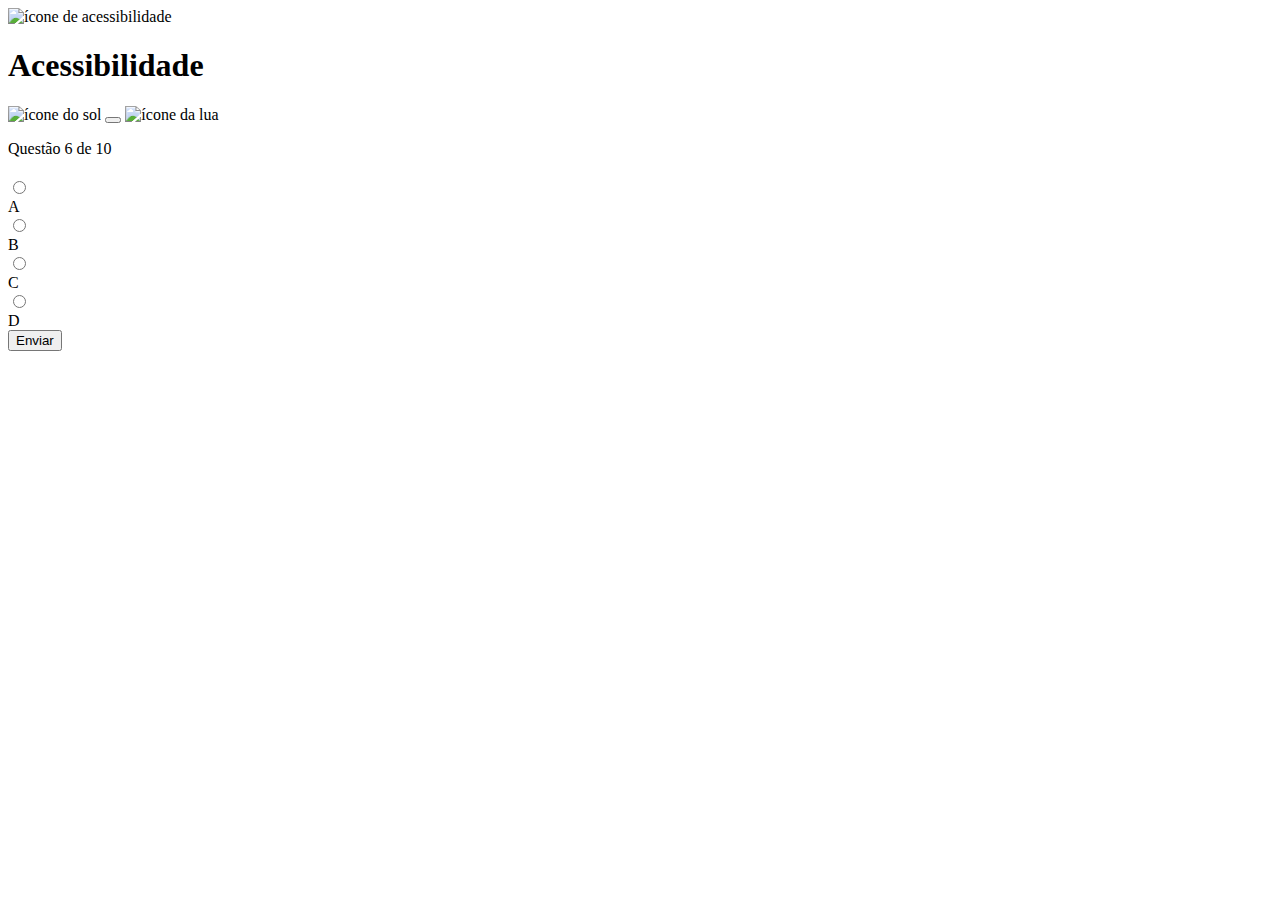
==== pages/quiz/quiz.html @ e6aa29b1 "parte final das alternativas finalizada e página finalizada" ====
<!DOCTYPE html>
<html lang="en">
<head>
    <meta charset="UTF-8">
    <meta name="viewport" content="width=device-width, initial-scale=1.0">
    <title>Quiz App</title>
</head>
<body>
    <header>
        <div class="assunto">
            <div class="assunto_icone">
                <img src="../../assets/images/icon-accessibility.svg" alt="ícone de acessibilidade">
            </div>

            <h1>Acessibilidade</h1>
        </div>

        <div class="tema">
            <img src="../../assets/images/icon-sun-dark.svg" alt="ícone do sol">
            <button>
                <div></div>
            </button>
            <img src="../../assets/images/icon-moon-dark.svg" alt="ícone da lua">
        </div>
    </header>

    <main>
        <section class="pergunta">
            <p>Questão 6 de 10</p>

            <h2></h2>

            <div class="barra_progresso">

            </div>
        </section>

        <section class="alternativas">
            <form action="">
                <label for="alternativa_a">
                    <input type="radio" id="alternativa_a">

                    <div>
                        <span>A</span>
                    </div>
                </label>

                <label for="alternativa_b">
                    <input type="radio" id="alternativa_b">

                    <div>
                        <span>B</span>
                    </div>
                </label>

                <label for="alternativa_c">
                    <input type="radio" id="alternativa_c">

                    <div>
                        <span>C</span>
                    </div>
                </label>

                <label for="alternativa_d">
                    <input type="radio" id="alternativa_d">

                    <div>
                        <span>D</span>
                    </div>
                </label>
            </form>

            <button>Enviar</button>
        </section>
    </main>
</body>
</html>
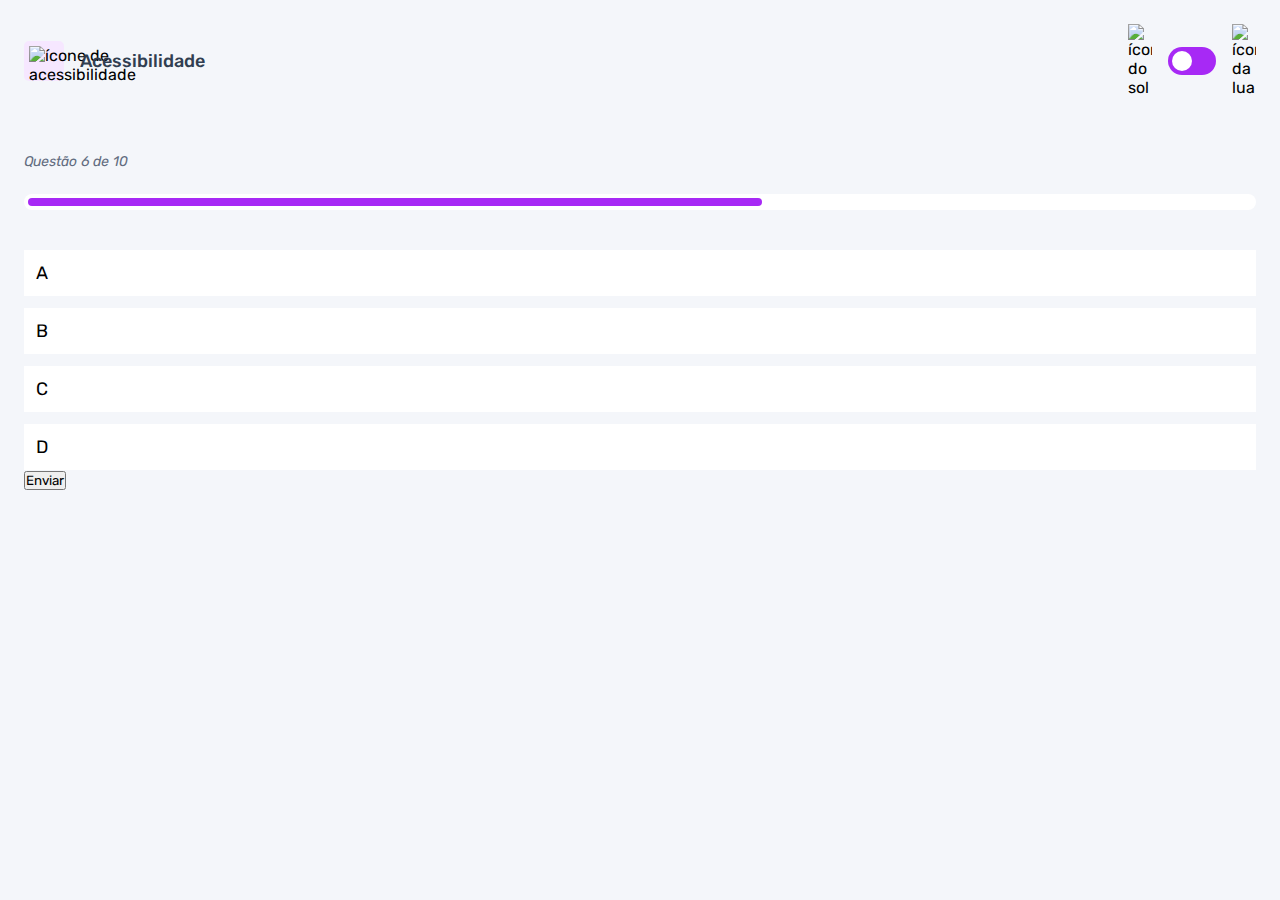
==== commit 3bd4b113: "estilização da página do quiz na metade" ====
--- a/pages/quiz/quiz.html
+++ b/pages/quiz/quiz.html
@@ -3,6 +3,10 @@
 <head>
     <meta charset="UTF-8">
     <meta name="viewport" content="width=device-width, initial-scale=1.0">
+    <link rel="preconnect" href="https://fonts.googleapis.com">
+    <link rel="preconnect" href="https://fonts.gstatic.com" crossorigin>
+    <link href="https://fonts.googleapis.com/css2?family=Rubik:ital,wght@0,300..900;1,300..900&display=swap" rel="stylesheet">
+    <link rel="stylesheet" href="quiz.css">
     <title>Quiz App</title>
 </head>
 <body>
@@ -31,7 +35,7 @@
             <h2></h2>
 
             <div class="barra_progresso">
-
+                <div></div>
             </div>
         </section>
 
--- a/pages/quiz/quiz.css
+++ b/pages/quiz/quiz.css
@@ -0,0 +1,171 @@
+* {
+    margin: 0;
+    padding: 0;
+    box-sizing: border-box;
+    font-family: "Rubik", sans-serif;
+    -webkit-font-smoothing: antialiased;
+}
+
+:root {
+    --bg-color: #f4f6fa;
+    --purple: #a729f5;
+    --primary-text-color: #313e51;
+    --secondary-text-color: #626c7f;
+    --button-bg: #fff;
+    --shadow: 0px 16px 40px 0px rgba(143, 160, 193, 0.14);
+    --bg-html: #fff1e9;
+    --bg-css: #e0fdef;
+    --bg-javascript: #ebf0ff;
+    --bg-acessibilidade: #f6e7ff;
+    --white: #fff;
+    --bg-mobile: url(../../assets/images/pattern-background-mobile-light.svg);
+    --bg-desktop: url(../../assets/images/pattern-background-desktop-light.svg);
+}
+
+body.escuro {
+    --bg-color: #313e51;
+    --bg-mobile: url(../../assets/images/pattern-background-mobile-dark.svg);
+    --bg-desktop: url(../../assets/images/pattern-background-desktop-dark.svg);
+    --primary-text-color: #fff;
+    --secondary-text-color: #abc1e1;
+    --button-bg: #3b4d66;
+    --shadow: 0px 16px 40px 0px rgba(49, 62, 81, 0.14)
+}
+
+body {
+    height: 100svh;
+    background: var(--bg-mobile) var(--bg-color);
+    background-repeat: no-repeat;
+    background-size: cover;
+}
+
+header {
+    display: flex;
+    justify-content: space-between;
+    padding: 16px 24px;
+}
+
+.assunto {
+    display: flex;
+    align-items: center;
+    gap: 16px;
+}
+
+.assunto_icone {
+    background: var(--bg-acessibilidade);
+    width: 40px;
+    height: 40px;
+    padding: 5px;
+    border-radius: 5px;
+}
+
+.assunto_icone img {
+    width: 100%;
+}
+
+.assunto h1 {
+    font-size: 18px;
+    font-weight: 500;
+    color: var(--primary-text-color);
+}
+
+.tema {
+    padding: 8px 0;
+    display: flex;
+    align-items: center;
+    gap: 8px;
+}
+
+.tema img {
+    width: 16px;
+}
+
+.tema button {
+    height: 20px;
+    width: 32px;
+    background: var(--purple);
+    border: 0;
+    border-radius: 999px;
+    padding: 4px;
+}
+
+.tema button div {
+    background: var(--white);
+    width: 12px;
+    height: 12px;
+    border-radius: 999px;
+}
+
+main {
+    padding: 32px 24px;
+}
+
+.pergunta {
+    margin-bottom: 40px;
+}
+
+.pergunta p {
+    font-style: italic;
+    font-size: 14px;
+    color: var(--secondary-text-color);
+    margin-bottom: 12px;
+}
+
+.pergunta h2 {
+    font-size: 20px;
+    font-weight: 500;
+    color: var(--primary-text-color);
+    line-height: 24px;
+    margin-bottom: 24px;
+}
+
+.barra_progresso {
+    background: var(--button-bg);
+    height: 16px;
+    padding: 4px;
+    border-radius: 999px;
+}
+
+.barra_progresso div {
+    height: 100%;
+    width: 60%;
+    background: var(--purple);
+    border-radius: 999px;
+}
+
+.alternativas form {
+    display: flex;
+    flex-direction: column;
+    gap: 12px;
+}
+
+.alternativas label {
+    display: block;
+    background: var(--button-bg);
+    padding: 12px;
+    font-size: 18px;
+}
+
+.alternativas input {
+    display: none;
+}
+
+@media(min-width: 1100px) {
+    .tema {
+        gap: 16px;
+    }
+
+    .tema img {
+        width: 24px;
+    }
+
+    .tema button {
+        width: 48px;
+        height: 28px;
+    }
+
+    .tema button div {
+        width: 20px;
+        height: 20px;
+    }
+}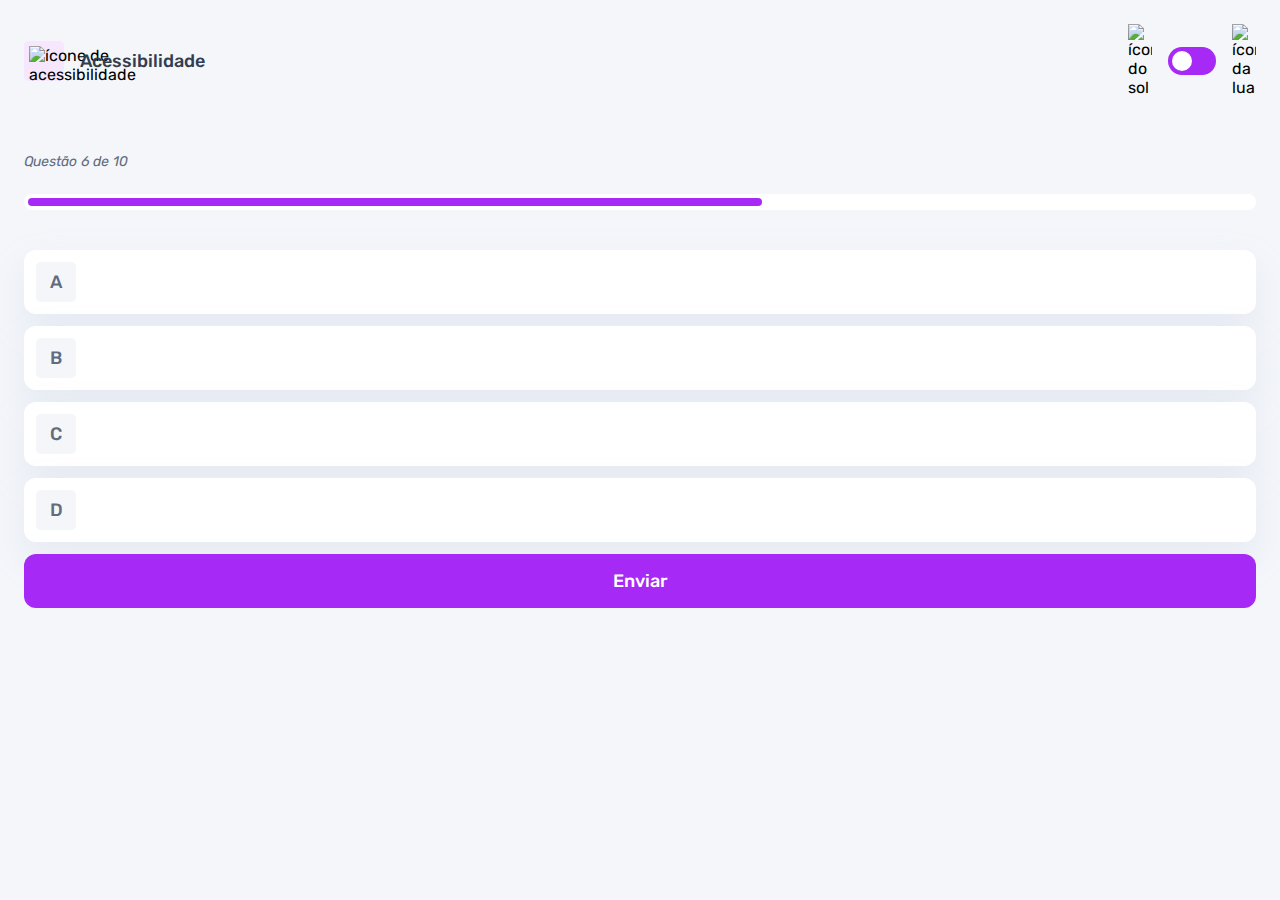
==== commit 043662a7: "adicionado o efeito de seleção nas alternativas" ====
--- a/pages/quiz/quiz.html
+++ b/pages/quiz/quiz.html
@@ -42,7 +42,7 @@
         <section class="alternativas">
             <form action="">
                 <label for="alternativa_a">
-                    <input type="radio" id="alternativa_a">
+                    <input type="radio" id="alternativa_a" name="alternativa">
 
                     <div>
                         <span>A</span>
@@ -50,7 +50,7 @@
                 </label>
 
                 <label for="alternativa_b">
-                    <input type="radio" id="alternativa_b">
+                    <input type="radio" id="alternativa_b" name="alternativa">
 
                     <div>
                         <span>B</span>
@@ -58,7 +58,7 @@
                 </label>
 
                 <label for="alternativa_c">
-                    <input type="radio" id="alternativa_c">
+                    <input type="radio" id="alternativa_c" name="alternativa">
 
                     <div>
                         <span>C</span>
@@ -66,7 +66,7 @@
                 </label>
 
                 <label for="alternativa_d">
-                    <input type="radio" id="alternativa_d">
+                    <input type="radio" id="alternativa_d" name="alternativa">
 
                     <div>
                         <span>D</span>
--- a/pages/quiz/quiz.css
+++ b/pages/quiz/quiz.css
@@ -18,6 +18,8 @@
     --bg-javascript: #ebf0ff;
     --bg-acessibilidade: #f6e7ff;
     --white: #fff;
+    --green: #26d782;
+    --red: #ee5454;
     --bg-mobile: url(../../assets/images/pattern-background-mobile-light.svg);
     --bg-desktop: url(../../assets/images/pattern-background-desktop-light.svg);
 }
@@ -137,6 +139,7 @@
     display: flex;
     flex-direction: column;
     gap: 12px;
+    margin-bottom: 12px;
 }
 
 .alternativas label {
@@ -144,10 +147,55 @@
     background: var(--button-bg);
     padding: 12px;
     font-size: 18px;
+    font-weight: 500;
+    border-radius: 12px;
+    box-shadow: var(--shadow);
+    color: var(--primary-text-color);
+}
+
+.alternativas label:has(input:checked) {
+    outline: 3px solid var(--purple);
+
+    & span {
+        background: var(--purple);
+        color: var(--white);
+    }
 }
 
 .alternativas input {
     display: none;
+}
+
+.alternativas div {
+    display: flex;
+    align-items: center;
+    gap: 16px;
+}
+
+.alternativas div span {
+    display: block;
+    width: 40px;
+    height: 40px;
+    background: var(--bg-color);
+    border-radius: 5px;
+    color: var(--secondary-text-color);
+
+    display: flex;
+    align-items: center;
+    justify-content: center;
+    flex-shrink: 0;
+}
+
+.alternativas button {
+    padding: 16px;
+    border-radius: 12px;
+    border: none;
+    background: var(--purple);
+    color: var(--white);
+    width: 100%;
+
+    font-size: 18px;
+    font-weight: 500;
 }
 
 @media(min-width: 1100px) {
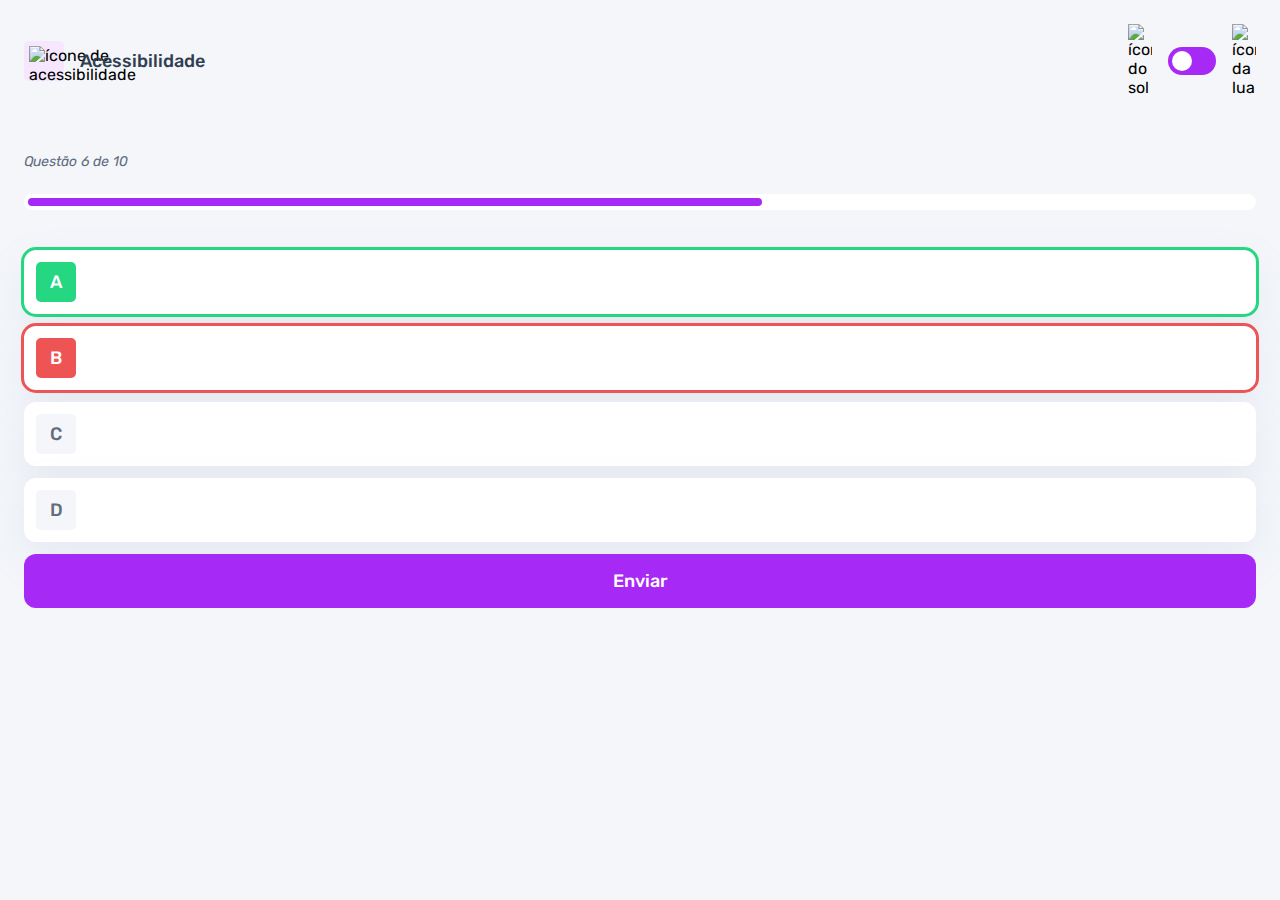
==== commit 9811fbdf: "adicionado o efeito para alternativas corretas e erradas" ====
--- a/pages/quiz/quiz.html
+++ b/pages/quiz/quiz.html
@@ -41,7 +41,7 @@
 
         <section class="alternativas">
             <form action="">
-                <label for="alternativa_a">
+                <label for="alternativa_a" id="correta">
                     <input type="radio" id="alternativa_a" name="alternativa">
 
                     <div>
@@ -49,7 +49,7 @@
                     </div>
                 </label>
 
-                <label for="alternativa_b">
+                <label for="alternativa_b" id="errada">
                     <input type="radio" id="alternativa_b" name="alternativa">
 
                     <div>
--- a/pages/quiz/quiz.css
+++ b/pages/quiz/quiz.css
@@ -162,6 +162,24 @@
     }
 }
 
+.alternativas label#correta {
+    outline: 3px solid var(--green);
+
+    & span {
+        background: var(--green);
+        color: var(--white);
+    }
+}
+
+.alternativas label#errada {
+    outline: 3px solid var(--red);
+
+    & span {
+        background: var(--red);
+        color: var(--white);
+    }
+}
+
 .alternativas input {
     display: none;
 }
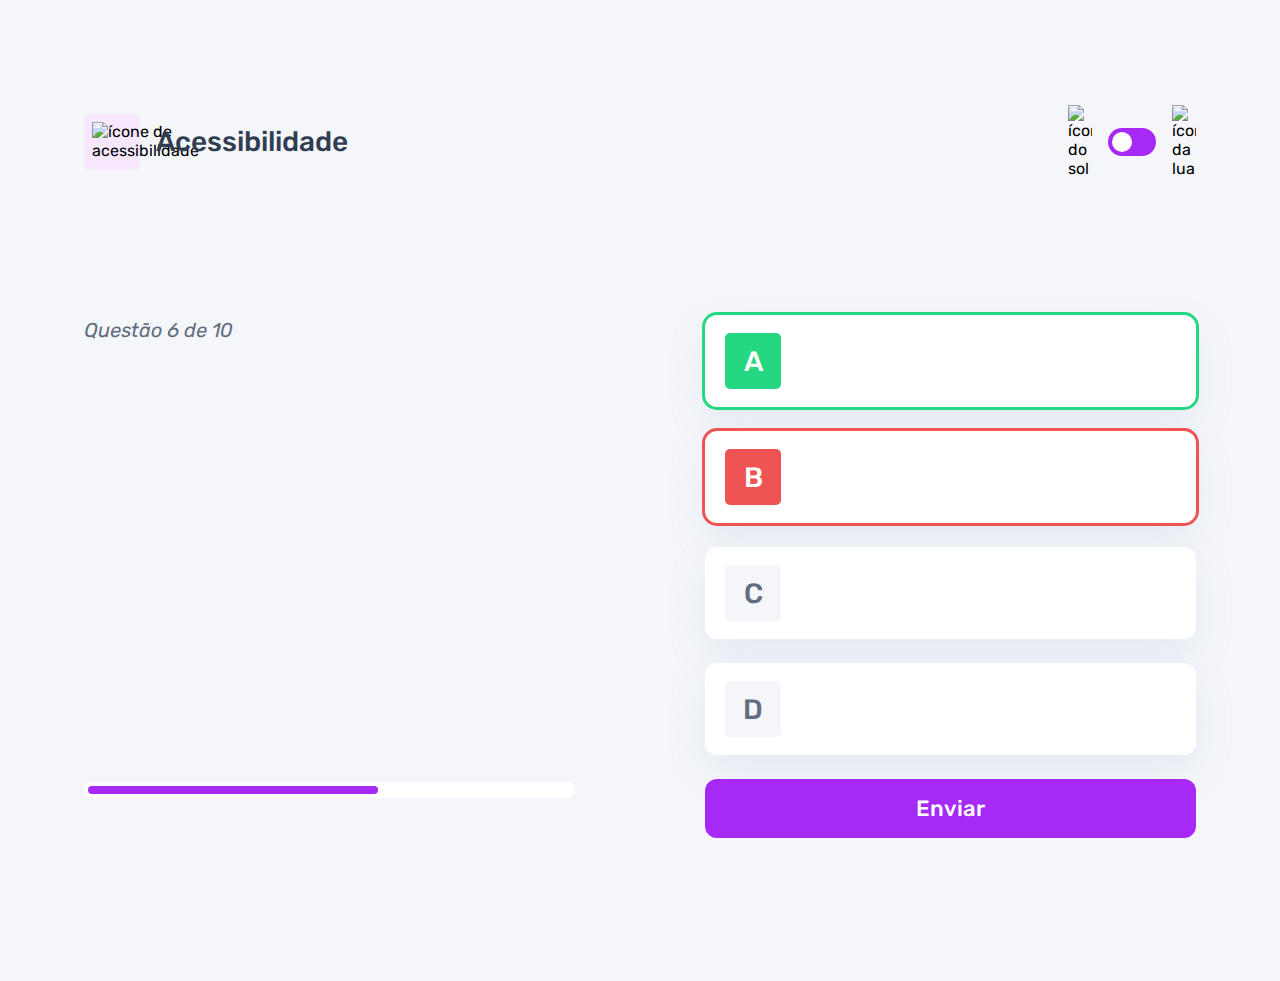
==== commit 24de4cf8: "adicionada a responsividade para o desktop" ====
--- a/pages/quiz/quiz.html
+++ b/pages/quiz/quiz.html
@@ -30,10 +30,11 @@
 
     <main>
         <section class="pergunta">
-            <p>Questão 6 de 10</p>
+            <div>
+                <p>Questão 6 de 10</p>
 
-            <h2></h2>
-
+                <h2></h2>
+            </div>
             <div class="barra_progresso">
                 <div></div>
             </div>
--- a/pages/quiz/quiz.css
+++ b/pages/quiz/quiz.css
@@ -217,6 +217,22 @@
 }
 
 @media(min-width: 1100px) {
+    header {
+        margin-block: 81px;
+        max-width: 1160px;
+        margin-inline: auto;
+    }
+
+    .assunto_icone {
+        width: 56px;
+        height: 56px;
+        padding: 8px;
+    }
+
+    .assunto h1 {
+        font-size: 28px;
+    }
+
     .tema {
         gap: 16px;
     }
@@ -234,4 +250,57 @@
         width: 20px;
         height: 20px;
     }
+
+    main {
+        max-width: 1160px;
+        margin-inline: auto;
+
+        display: flex;
+        gap: 130px;
+    }
+
+    section {
+        width: 100%;
+    }
+
+    .pergunta {
+        display: flex;
+        flex-direction: column;
+        justify-content: space-between;
+    }
+
+    .pergunta p {
+        font-size: 20px;
+        line-height: 30px;
+        margin-bottom: 27px;
+    }
+
+    .pergunta h2 {
+        font-size: 36px;
+        line-height: 42px;
+    }
+
+    .alternativas form {
+        gap: 24px;
+        margin-bottom: 24px;
+    }
+
+    .alternativas label {
+        font-size: 22px;
+        padding: 18px 20px;
+    }
+
+    .alternativas div {
+        gap: 32px;
+    }
+
+    .alternativas div span {
+        width: 56px;
+        height: 56px;
+        font-size: 28px;
+    }
+
+    .alternativas button {
+        font-size: 22px;
+    }
 }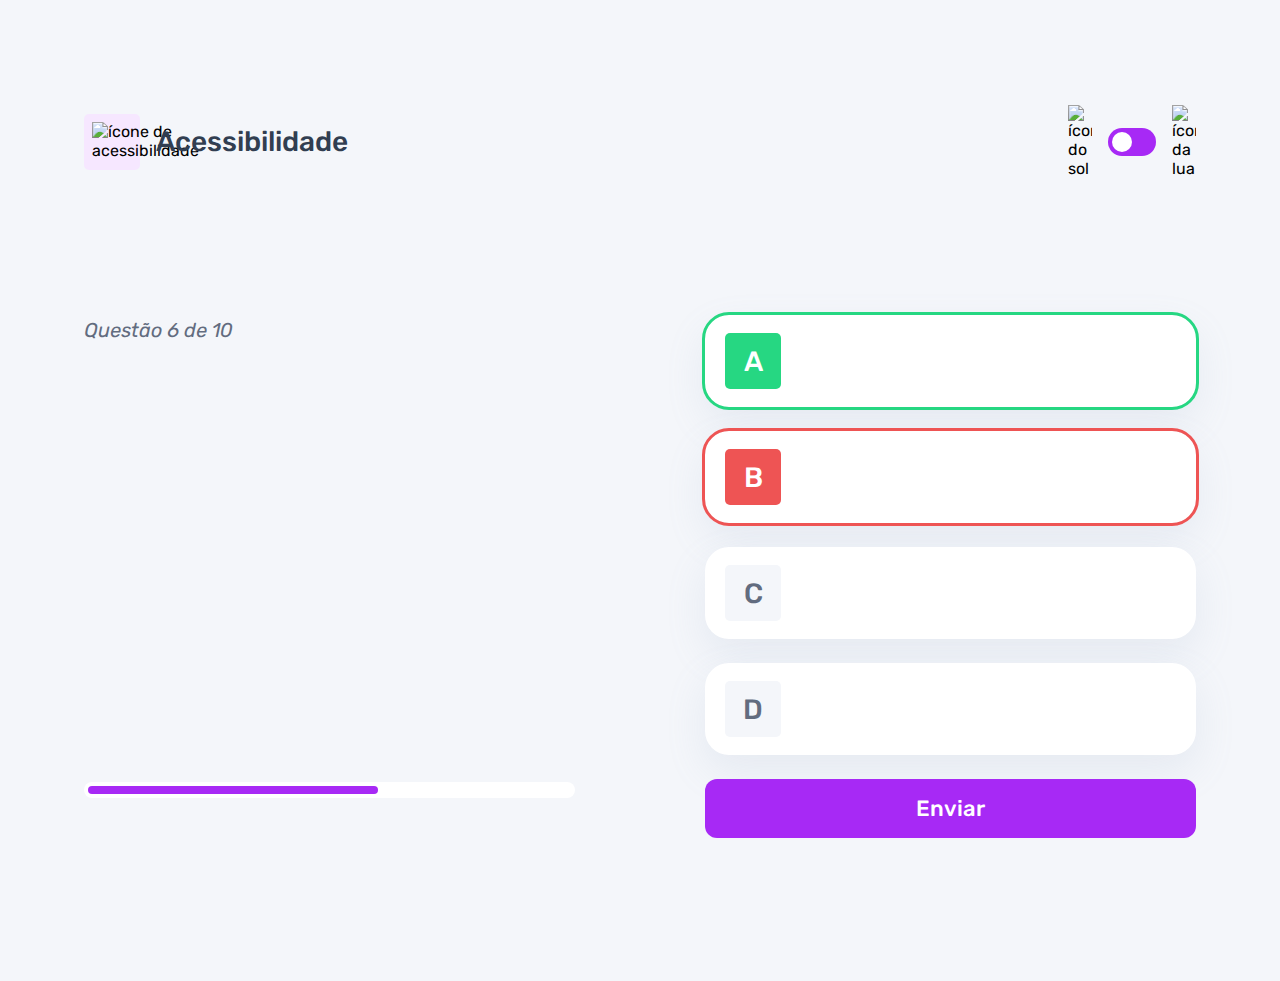
==== commit e64c1409: "adição do javascript do quiz.html para trocar o tema" ====
--- a/pages/quiz/quiz.html
+++ b/pages/quiz/quiz.html
@@ -7,6 +7,7 @@
     <link rel="preconnect" href="https://fonts.gstatic.com" crossorigin>
     <link href="https://fonts.googleapis.com/css2?family=Rubik:ital,wght@0,300..900;1,300..900&display=swap" rel="stylesheet">
     <link rel="stylesheet" href="quiz.css">
+    <script src="./quiz.js" type="module" defer></script>
     <title>Quiz App</title>
 </head>
 <body>
--- a/pages/quiz/quiz.css
+++ b/pages/quiz/quiz.css
@@ -8,7 +8,10 @@
 
 :root {
     --bg-color: #f4f6fa;
+    --bg-span: #f4f6fa;
+    --color-span: #626c7f;
     --purple: #a729f5;
+    --purple-hover: rgba(167, 41, 245, 0.7);
     --primary-text-color: #313e51;
     --secondary-text-color: #626c7f;
     --button-bg: #fff;
@@ -26,6 +29,7 @@
 
 body.escuro {
     --bg-color: #313e51;
+    --color-span: #313e51;
     --bg-mobile: url(../../assets/images/pattern-background-mobile-dark.svg);
     --bg-desktop: url(../../assets/images/pattern-background-desktop-dark.svg);
     --primary-text-color: #fff;
@@ -89,6 +93,8 @@
     border: 0;
     border-radius: 999px;
     padding: 4px;
+    display: flex;
+    cursor: pointer;
 }
 
 .tema button div {
@@ -151,6 +157,14 @@
     border-radius: 12px;
     box-shadow: var(--shadow);
     color: var(--primary-text-color);
+    cursor: pointer;
+}
+
+.alternativas label:hover {
+    & span {
+        background: var(--bg-acessibilidade);
+        color: var(--purple);
+    }
 }
 
 .alternativas label:has(input:checked) {
@@ -194,9 +208,9 @@
     display: block;
     width: 40px;
     height: 40px;
-    background: var(--bg-color);
+    background: var(--bg-span);
     border-radius: 5px;
-    color: var(--secondary-text-color);
+    color: var(--color-span);
 
     display: flex;
     align-items: center;
@@ -214,9 +228,21 @@
 
     font-size: 18px;
     font-weight: 500;
+    transition: background 0.3s;
+}
+
+.alternativas button:hover {
+    color: var(--purple-hover);
+    cursor: pointer;
 }
 
 @media(min-width: 1100px) {
+    body {
+        background: var(--bg-desktop) var(--bg-color);
+        background-size: cover;
+        background-repeat: no-repeat;
+    }
+
     header {
         margin-block: 81px;
         max-width: 1160px;
@@ -288,6 +314,7 @@
     .alternativas label {
         font-size: 22px;
         padding: 18px 20px;
+        border-radius: 24px;
     }
 
     .alternativas div {
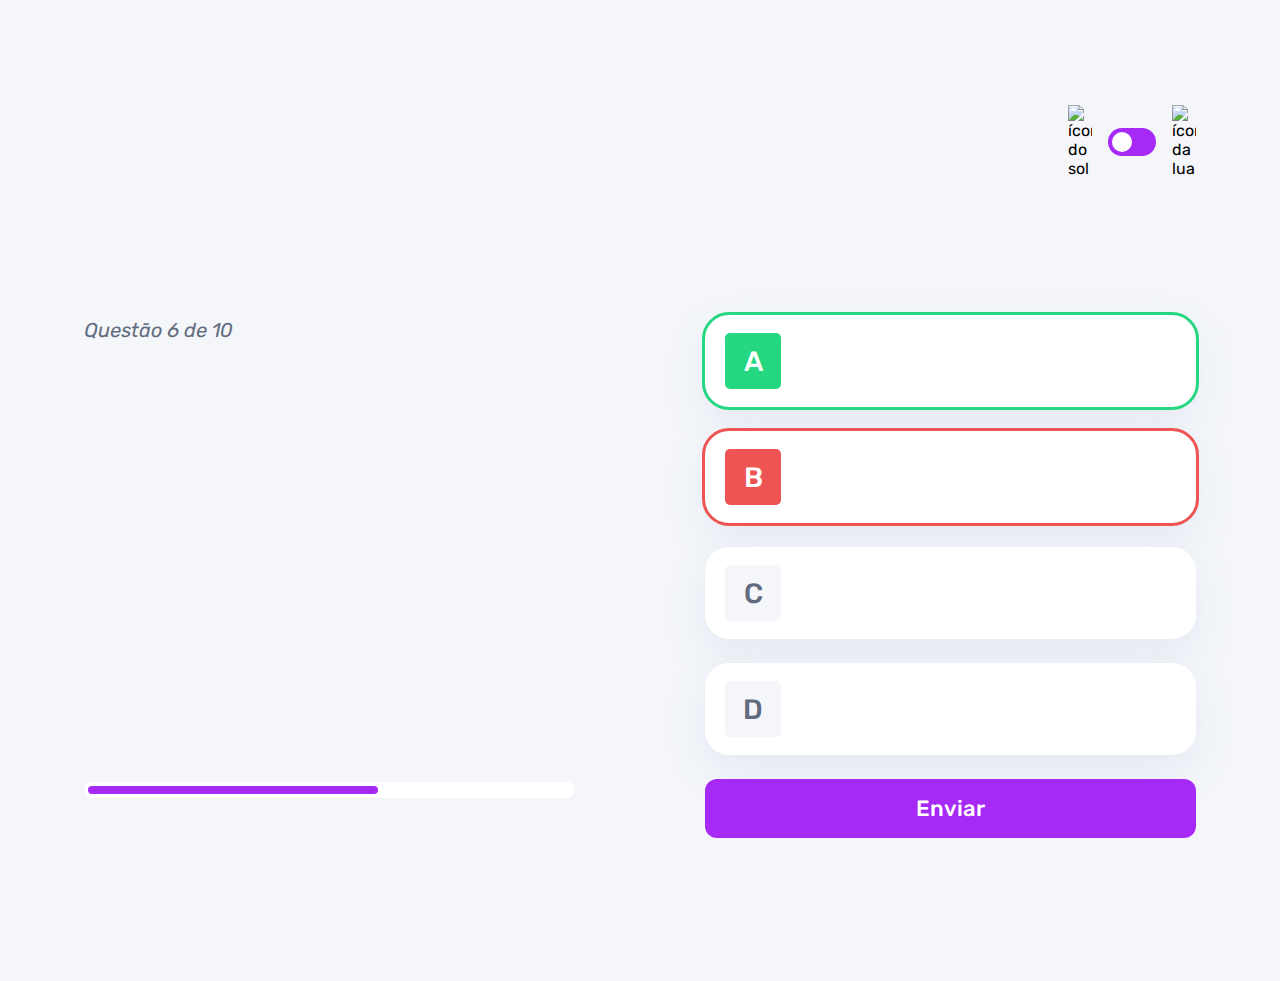
==== commit 97a4a8d1: "alteração dinâmica do assunto da página" ====
--- a/pages/quiz/quiz.html
+++ b/pages/quiz/quiz.html
@@ -14,10 +14,10 @@
     <header>
         <div class="assunto">
             <div class="assunto_icone">
-                <img src="../../assets/images/icon-accessibility.svg" alt="ícone de acessibilidade">
+                <img src="" alt="">
             </div>
 
-            <h1>Acessibilidade</h1>
+            <h1></h1>
         </div>
 
         <div class="tema">
--- a/pages/quiz/quiz.css
+++ b/pages/quiz/quiz.css
@@ -58,11 +58,26 @@
 }
 
 .assunto_icone {
-    background: var(--bg-acessibilidade);
     width: 40px;
     height: 40px;
     padding: 5px;
     border-radius: 5px;
+}
+
+.assunto_icone.html {
+    background: var(--bg-html);
+}
+
+.assunto_icone.css {
+    background: var(--bg-css);
+}
+
+.assunto_icone.javascript {
+    background: var(--bg-javascript);
+}
+
+.assunto_icone.acessibilidade {
+    background: var(--bg-acessibilidade);
 }
 
 .assunto_icone img {
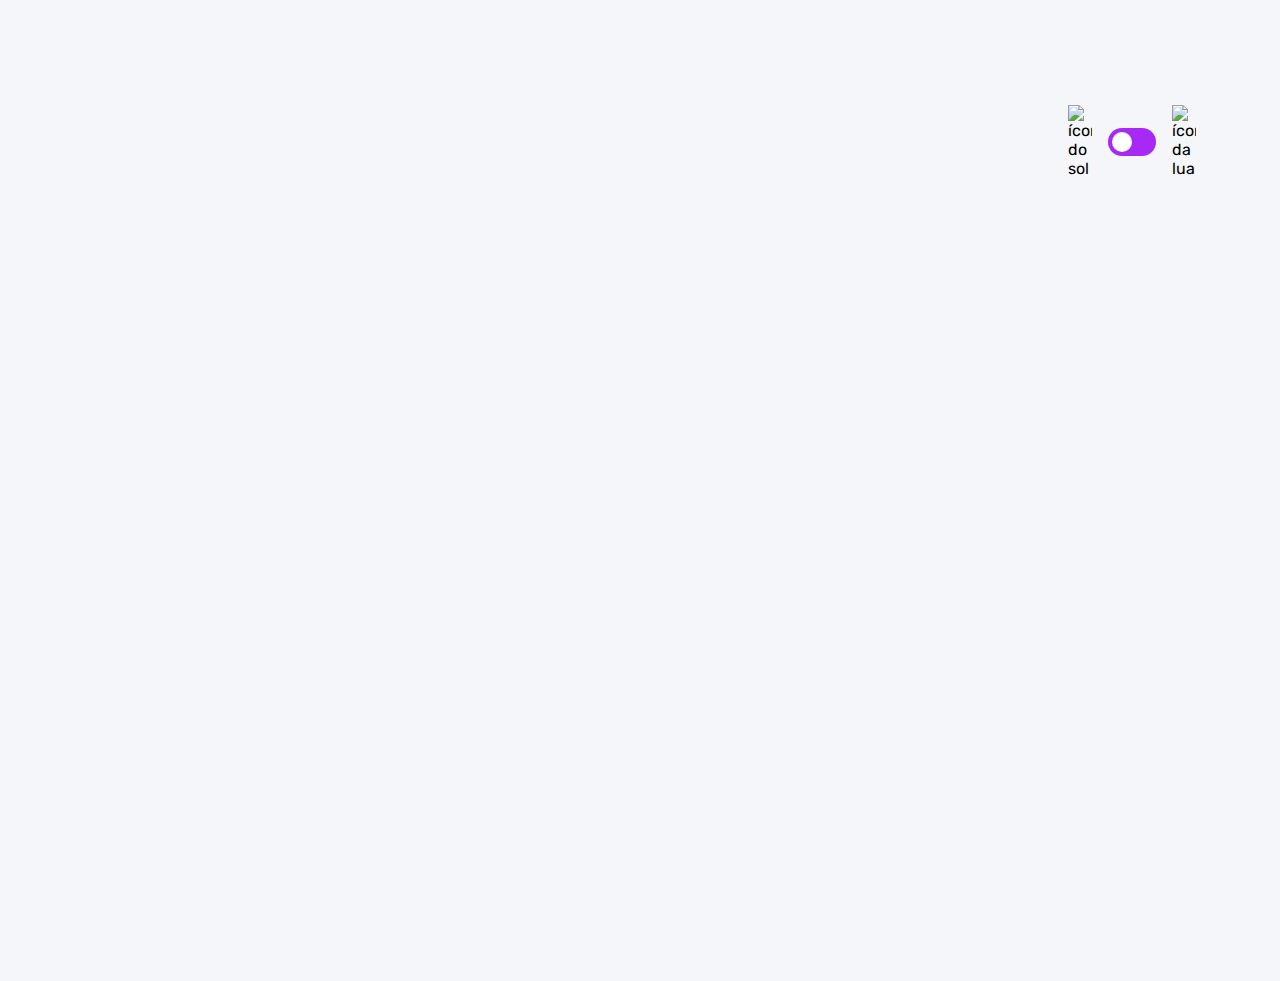
==== commit 45f93dcb: "adicionadas as funções de buscar as perguntas e montar as perguntas no html" ====
--- a/pages/quiz/quiz.html
+++ b/pages/quiz/quiz.html
@@ -29,55 +29,6 @@
         </div>
     </header>
 
-    <main>
-        <section class="pergunta">
-            <div>
-                <p>Questão 6 de 10</p>
-
-                <h2></h2>
-            </div>
-            <div class="barra_progresso">
-                <div></div>
-            </div>
-        </section>
-
-        <section class="alternativas">
-            <form action="">
-                <label for="alternativa_a" id="correta">
-                    <input type="radio" id="alternativa_a" name="alternativa">
-
-                    <div>
-                        <span>A</span>
-                    </div>
-                </label>
-
-                <label for="alternativa_b" id="errada">
-                    <input type="radio" id="alternativa_b" name="alternativa">
-
-                    <div>
-                        <span>B</span>
-                    </div>
-                </label>
-
-                <label for="alternativa_c">
-                    <input type="radio" id="alternativa_c" name="alternativa">
-
-                    <div>
-                        <span>C</span>
-                    </div>
-                </label>
-
-                <label for="alternativa_d">
-                    <input type="radio" id="alternativa_d" name="alternativa">
-
-                    <div>
-                        <span>D</span>
-                    </div>
-                </label>
-            </form>
-
-            <button>Enviar</button>
-        </section>
-    </main>
+    <main></main>
 </body>
 </html>--- a/pages/quiz/quiz.css
+++ b/pages/quiz/quiz.css
@@ -151,7 +151,6 @@
 
 .barra_progresso div {
     height: 100%;
-    width: 60%;
     background: var(--purple);
     border-radius: 999px;
 }
